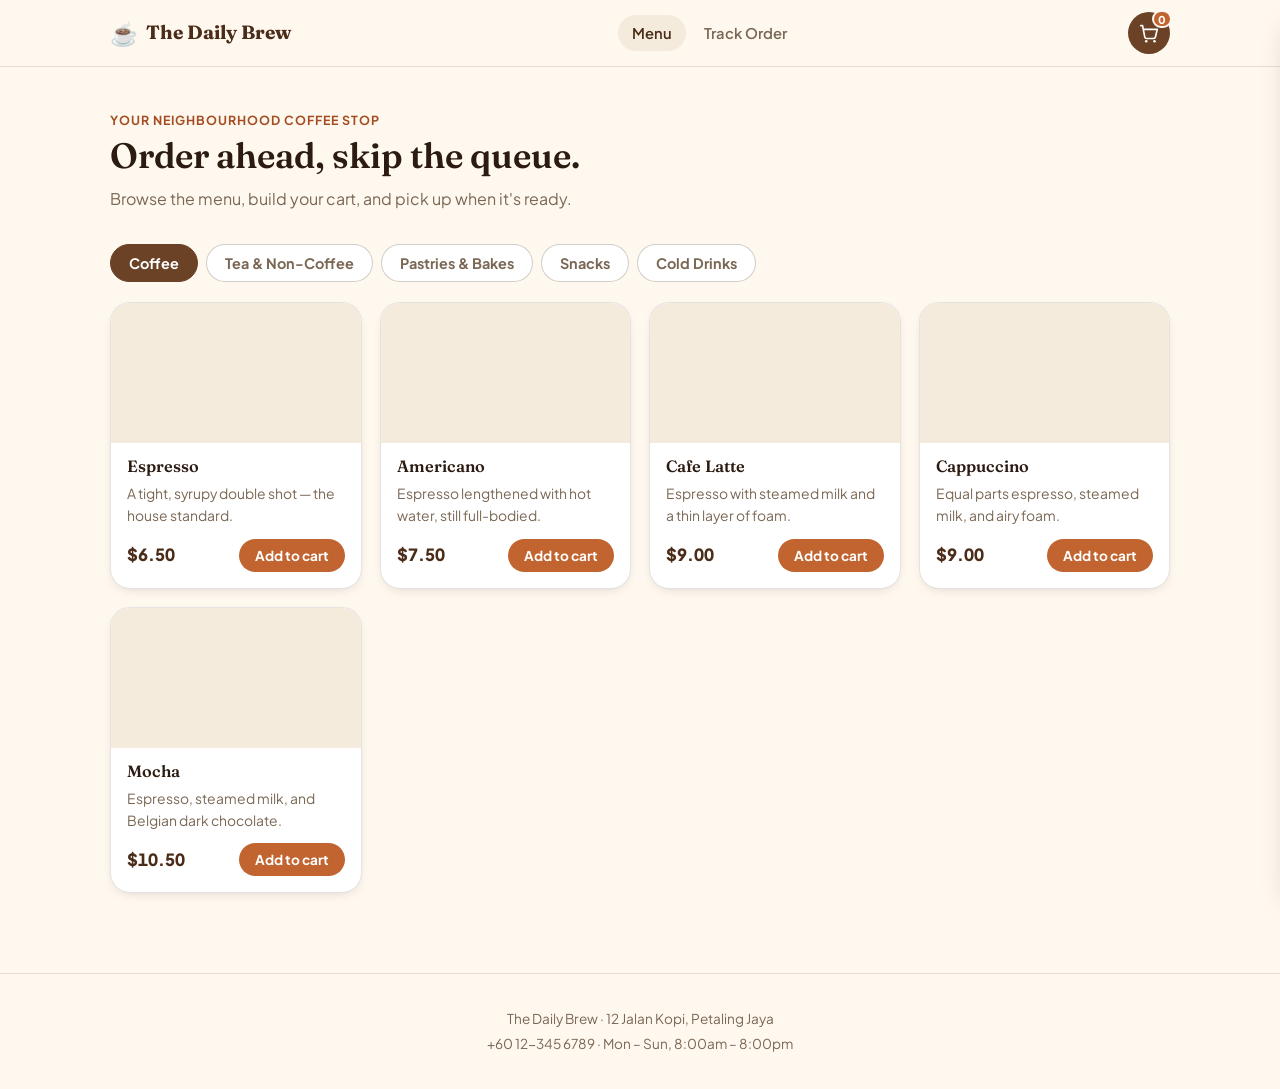
==== index.html @ f0a830ea "Add files via upload" ====
<!DOCTYPE html>
<html lang="en">
<head>
<meta charset="UTF-8">
<meta name="viewport" content="width=device-width, initial-scale=1.0">
<title>The Daily Brew — Order Online</title>
<meta name="description" content="Order coffee, tea, pastries and more online from The Daily Brew.">
<link rel="preconnect" href="https://fonts.googleapis.com">
<link rel="preconnect" href="https://fonts.gstatic.com" crossorigin>
<link href="https://fonts.googleapis.com/css2?family=Fraunces:opsz,wght@9..144,600;9..144,700&family=Plus+Jakarta+Sans:wght@400;500;600;700;800&display=swap" rel="stylesheet">
<link rel="stylesheet" href="style.css">
</head>
<body>

<a class="skip-link" href="#main">Skip to content</a>

<!-- ================= HEADER ================= -->
<header class="site-header">
  <div class="header-inner">
    <a href="#" class="logo" data-go="menu">
      <span class="logo-icon" id="logo-icon" aria-hidden="true"></span>
      <span class="logo-text" id="logo-text"></span>
    </a>
    <nav class="main-nav">
      <button class="nav-link is-active" data-go="menu" type="button">Menu</button>
      <button class="nav-link" data-go="tracking" type="button">Track Order</button>
    </nav>
    <button class="cart-btn" id="cart-open-btn" type="button" aria-label="Open cart">
      <svg viewBox="0 0 24 24" width="22" height="22"><path d="M3 4h2l2.4 12.4a2 2 0 0 0 2 1.6h7.6a2 2 0 0 0 2-1.6L21 8H6" fill="none" stroke="currentColor" stroke-width="1.8" stroke-linecap="round" stroke-linejoin="round"/><circle cx="9" cy="21" r="1.4" fill="currentColor"/><circle cx="18" cy="21" r="1.4" fill="currentColor"/></svg>
      <span class="cart-badge" id="cart-badge" hidden>0</span>
    </button>
  </div>
</header>

<main id="main">

  <!-- ================= MENU SCREEN ================= -->
  <section class="screen is-active" id="screen-menu" data-screen="menu">
    <div class="hero">
      <p class="eyebrow" id="hero-tagline"></p>
      <h1>Order ahead, skip the queue.</h1>
      <p class="hero-sub">Browse the menu, build your cart, and pick up when it's ready.</p>
    </div>

    <div class="category-tabs" id="category-tabs" role="tablist" aria-label="Menu categories"></div>

    <div class="product-grid" id="product-grid"></div>
  </section>

  <!-- ================= CHECKOUT SCREEN ================= -->
  <section class="screen" id="screen-checkout" data-screen="checkout">
    <div class="screen-header">
      <button class="back-btn" data-go="menu" type="button">← Back to menu</button>
      <h1>Checkout</h1>
    </div>

    <div class="checkout-layout">
      <form class="checkout-form" id="checkout-form" novalidate>
        <h2>Your details</h2>
        <div class="form-row">
          <label for="co-name">Name</label>
          <input type="text" id="co-name" name="name" required>
          <span class="field-error" id="co-name-error"></span>
        </div>
        <div class="form-row">
          <label for="co-phone">Contact number</label>
          <input type="tel" id="co-phone" name="phone" required>
          <span class="field-error" id="co-phone-error"></span>
        </div>
        <div class="form-row">
          <label for="co-type">Order type</label>
          <select id="co-type" name="type" required></select>
        </div>
        <div class="form-row">
          <label for="co-payment">Payment method</label>
          <select id="co-payment" name="payment" required></select>
        </div>
      </form>

      <div class="order-summary" id="checkout-summary">
        <h2>Order summary</h2>
        <div class="summary-items" id="summary-items"></div>
        <div class="summary-totals" id="summary-totals"></div>
        <button class="btn btn-primary btn-block" id="place-order-btn" type="button">Place order</button>
      </div>
    </div>
  </section>

  <!-- ================= CONFIRMATION SCREEN ================= -->
  <section class="screen" id="screen-confirmation" data-screen="confirmation">
    <div class="confirmation-card">
      <div class="confirmation-icon">✓</div>
      <p class="eyebrow">Order placed</p>
      <h1 id="confirm-order-number">#000</h1>
      <p class="confirm-message">Thanks — your order has been sent to the kitchen.</p>
      <div class="confirm-status-pill" id="confirm-status-pill">NEW</div>
      <div class="confirmation-actions">
        <button class="btn btn-ghost" id="confirm-track-btn" type="button">Track this order</button>
        <button class="btn btn-primary" data-go="menu" type="button">Order more</button>
      </div>
    </div>
  </section>

  <!-- ================= ORDER TRACKING SCREEN ================= -->
  <section class="screen" id="screen-tracking" data-screen="tracking">
    <div class="screen-header">
      <button class="back-btn" data-go="menu" type="button">← Back to menu</button>
      <h1>Track your order</h1>
    </div>

    <form class="tracking-form" id="tracking-form">
      <label for="track-input" class="sr-only">Order number</label>
      <input type="text" id="track-input" placeholder="Enter your order number, e.g. #001" autocomplete="off">
      <button class="btn btn-primary" type="submit">Track</button>
    </form>

    <p class="tracking-error" id="tracking-error" hidden>We couldn't find an order with that number — double check and try again.</p>

    <div class="tracking-result" id="tracking-result" hidden></div>
  </section>

</main>

<!-- ================= CART DRAWER ================= -->
<div class="cart-backdrop" id="cart-backdrop" hidden></div>
<aside class="cart-drawer" id="cart-drawer" aria-label="Shopping cart" aria-hidden="true">
  <div class="cart-drawer-head">
    <h2>Your cart</h2>
    <button class="icon-btn" id="cart-close-btn" type="button" aria-label="Close cart">✕</button>
  </div>
  <div class="cart-items" id="cart-items"></div>
  <p class="cart-empty" id="cart-empty" hidden>Your cart is empty — add something tasty from the menu.</p>
  <div class="cart-footer" id="cart-footer">
    <div class="cart-total-row"><span>Total</span><strong id="cart-total">$0.00</strong></div>
    <button class="btn btn-primary btn-block" id="cart-checkout-btn" type="button">Continue to checkout</button>
  </div>
</aside>

<!-- ================= TOASTS ================= -->
<div class="toast-container" id="toast-container" aria-live="polite"></div>

<!-- ================= FOOTER ================= -->
<footer class="site-footer">
  <p id="footer-business"></p>
  <p id="footer-meta"></p>
</footer>

<script src="content.js"></script>
<script src="script.js"></script>
</body>
</html>
---- style.css ----
/* =========================================================================
   THE DAILY BREW — style.css
   Warm cafe theme: coffee brown, cream, and a terracotta accent.
   ========================================================================= */

:root {
  --coffee: #6B4226;
  --coffee-deep: #4A2C18;
  --terracotta: #C1642F;
  --terracotta-deep: #A34E22;
  --gold: #D9A441;

  --bg: #FFF8EF;
  --surface: #FFFFFF;
  --surface-tint: #F5EBDC;
  --ink: #2B1B10;
  --ink-soft: #7A6754;
  --border: rgba(43, 27, 16, 0.12);
  --border-strong: rgba(43, 27, 16, 0.22);
  --shadow: 0 14px 30px -16px rgba(43, 27, 16, 0.35);
  --shadow-sm: 0 4px 14px -8px rgba(43, 27, 16, 0.3);

  --status-new: #C1642F;
  --status-preparing: #D9A441;
  --status-ready: #4C8B6B;
  --status-completed: #6B5847;

  --radius-lg: 20px;
  --radius-md: 14px;
  --radius-sm: 9px;
  --font-display: "Fraunces", Georgia, serif;
  --font-body: "Plus Jakarta Sans", -apple-system, BlinkMacSystemFont, "Segoe UI", sans-serif;
}

@media (prefers-color-scheme: dark) {
  :root:not([data-theme="light"]) {
    --coffee: #D8A876;
    --coffee-deep: #F0C79A;
    --terracotta: #F0925C;
    --terracotta-deep: #FFAB78;
    --gold: #F0C15C;

    --bg: #1C140D;
    --surface: #271C13;
    --surface-tint: #33261A;
    --ink: #F4EBE0;
    --ink-soft: #C9B7A4;
    --border: rgba(244, 235, 224, 0.12);
    --border-strong: rgba(244, 235, 224, 0.22);
    --shadow: 0 16px 34px -16px rgba(0, 0, 0, 0.6);
    --shadow-sm: 0 6px 16px -10px rgba(0, 0, 0, 0.5);
  }
}
:root[data-theme="dark"] {
  --coffee: #D8A876;
  --coffee-deep: #F0C79A;
  --terracotta: #F0925C;
  --terracotta-deep: #FFAB78;
  --gold: #F0C15C;

  --bg: #1C140D;
  --surface: #271C13;
  --surface-tint: #33261A;
  --ink: #F4EBE0;
  --ink-soft: #C9B7A4;
  --border: rgba(244, 235, 224, 0.12);
  --border-strong: rgba(244, 235, 224, 0.22);
  --shadow: 0 16px 34px -16px rgba(0, 0, 0, 0.6);
  --shadow-sm: 0 6px 16px -10px rgba(0, 0, 0, 0.5);
}

* { box-sizing: border-box; }
body {
  margin: 0; background: var(--bg); color: var(--ink);
  font-family: var(--font-body); font-size: 16px; line-height: 1.55;
  -webkit-font-smoothing: antialiased;
}
img { max-width: 100%; display: block; }
a { color: inherit; text-decoration: none; }
button { font-family: inherit; cursor: pointer; }
input, select, textarea { font-family: inherit; font-size: 1rem; }
h1, h2, h3 { font-family: var(--font-display); font-weight: 600; line-height: 1.15; margin: 0; text-wrap: balance; }
p { margin: 0; }
.sr-only { position: absolute; width: 1px; height: 1px; padding: 0; margin: -1px; overflow: hidden; clip: rect(0,0,0,0); white-space: nowrap; border: 0; }
.skip-link { position: absolute; left: 12px; top: -60px; background: var(--coffee); color: #fff; padding: 10px 16px; border-radius: var(--radius-sm); z-index: 300; transition: top .15s ease; }
.skip-link:focus { top: 12px; }
:focus-visible { outline: 2px solid var(--terracotta); outline-offset: 2px; }
@media (prefers-reduced-motion: reduce) { * { animation-duration: .001ms !important; transition-duration: .001ms !important; } }

.eyebrow { font-size: 0.78rem; font-weight: 700; letter-spacing: 0.08em; text-transform: uppercase; color: var(--terracotta-deep); margin: 0 0 6px; }

.btn { display: inline-flex; align-items: center; justify-content: center; gap: 8px; padding: 12px 22px; border-radius: 999px; border: 1px solid transparent; font-weight: 700; font-size: 0.95rem; transition: transform .15s ease, background .15s ease; }
.btn-primary { background: var(--terracotta); color: #fff; box-shadow: var(--shadow-sm); }
.btn-primary:hover { background: var(--terracotta-deep); transform: translateY(-1px); }
.btn-primary:disabled { opacity: 0.5; cursor: not-allowed; transform: none; }
.btn-ghost { background: transparent; border-color: var(--border-strong); color: var(--ink); }
.btn-ghost:hover { background: var(--surface-tint); }
.btn-block { width: 100%; }

/* ---------- Header ---------- */
.site-header { position: sticky; top: 0; z-index: 100; background: color-mix(in srgb, var(--bg) 90%, transparent); backdrop-filter: blur(10px); border-bottom: 1px solid var(--border); }
.header-inner { max-width: 1100px; margin: 0 auto; padding: 12px 20px; display: flex; align-items: center; justify-content: space-between; gap: 14px; }
.logo { display: flex; align-items: center; gap: 8px; }
.logo-icon { font-size: 1.4rem; }
.logo-text { font-family: var(--font-display); font-weight: 700; font-size: 1.2rem; color: var(--coffee-deep); }
.main-nav { display: flex; gap: 4px; }
.nav-link { background: none; border: none; padding: 9px 14px; border-radius: 999px; font-weight: 600; font-size: 0.92rem; color: var(--ink-soft); }
.nav-link:hover { background: var(--surface-tint); color: var(--ink); }
.nav-link.is-active { background: var(--surface-tint); color: var(--coffee-deep); }
.cart-btn { position: relative; background: var(--coffee); color: #fff; border: none; width: 42px; height: 42px; border-radius: 999px; display: flex; align-items: center; justify-content: center; }
.cart-btn:hover { background: var(--coffee-deep); }
.cart-badge { position: absolute; top: -2px; right: -2px; background: var(--terracotta); color: #fff; font-size: 0.68rem; font-weight: 800; min-width: 18px; height: 18px; border-radius: 999px; display: flex; align-items: center; justify-content: center; padding: 0 4px; border: 2px solid var(--bg); }
.icon-btn { background: none; border: none; width: 36px; height: 36px; border-radius: 999px; color: var(--ink); display: flex; align-items: center; justify-content: center; }
.icon-btn:hover { background: var(--surface-tint); }

/* ---------- Screens ---------- */
.screen { display: none; max-width: 1100px; margin: 0 auto; padding: 24px 20px 80px; }
.screen.is-active { display: block; }
.screen-header { display: flex; align-items: center; gap: 16px; margin-bottom: 20px; flex-wrap: wrap; }
.back-btn { background: none; border: none; color: var(--ink-soft); font-weight: 600; padding: 6px 0; }
.back-btn:hover { color: var(--ink); }

.hero { padding: 20px 0 28px; max-width: 600px; }
.hero h1 { font-size: clamp(1.6rem, 4vw, 2.2rem); }
.hero-sub { color: var(--ink-soft); margin-top: 10px; }

/* ---------- Category tabs ---------- */
.category-tabs { display: flex; gap: 8px; overflow-x: auto; padding: 4px 0 20px; scrollbar-width: thin; }
.category-tab { flex-shrink: 0; border: 1px solid var(--border-strong); background: var(--surface); color: var(--ink-soft); padding: 9px 18px; border-radius: 999px; font-weight: 700; font-size: 0.9rem; }
.category-tab.active { background: var(--coffee); color: #fff; border-color: var(--coffee); }

/* ---------- Product grid ---------- */
.product-grid { display: grid; grid-template-columns: repeat(auto-fill, minmax(240px, 1fr)); gap: 18px; }
.product-card { background: var(--surface); border: 1px solid var(--border); border-radius: var(--radius-lg); overflow: hidden; display: flex; flex-direction: column; box-shadow: var(--shadow-sm); }
.product-image { height: 140px; background: var(--surface-tint); }
.product-image img { width: 100%; height: 100%; object-fit: cover; display: block; }
.product-body { padding: 14px 16px 16px; display: flex; flex-direction: column; gap: 8px; flex: 1; }
.product-body h3 { font-size: 1.02rem; }
.product-desc { color: var(--ink-soft); font-size: 0.87rem; flex: 1; }
.product-footer { display: flex; align-items: center; justify-content: space-between; gap: 10px; margin-top: 4px; }
.product-price { font-weight: 800; color: var(--coffee-deep); font-size: 1.05rem; font-variant-numeric: tabular-nums; }
.add-btn { background: var(--terracotta); color: #fff; border: none; border-radius: 999px; padding: 8px 16px; font-weight: 700; font-size: 0.85rem; }
.add-btn:hover { background: var(--terracotta-deep); }
.qty-stepper { display: flex; align-items: center; gap: 8px; background: var(--surface-tint); border-radius: 999px; padding: 4px; }
.qty-stepper button { width: 26px; height: 26px; border-radius: 999px; border: none; background: var(--surface); color: var(--ink); font-weight: 800; }
.qty-stepper button:hover { background: var(--coffee); color: #fff; }
.qty-stepper span { min-width: 18px; text-align: center; font-weight: 700; font-variant-numeric: tabular-nums; }

/* ---------- Cart drawer ---------- */
.cart-backdrop { position: fixed; inset: 0; background: rgba(43,27,16,0.45); z-index: 200; }
.cart-backdrop[hidden] { display: none; }
.cart-drawer {
  position: fixed; top: 0; right: 0; height: 100%; width: min(420px, 100%);
  background: var(--surface); z-index: 250; display: flex; flex-direction: column;
  transform: translateX(100%); transition: transform .25s ease; box-shadow: var(--shadow);
}
.cart-drawer.is-open { transform: translateX(0); }
.cart-drawer-head { display: flex; align-items: center; justify-content: space-between; padding: 18px 20px; border-bottom: 1px solid var(--border); }
.cart-items { flex: 1; overflow-y: auto; padding: 12px 20px; display: flex; flex-direction: column; gap: 14px; }
.cart-empty { padding: 40px 20px; text-align: center; color: var(--ink-soft); }
.cart-item { display: flex; gap: 12px; align-items: flex-start; padding-bottom: 14px; border-bottom: 1px solid var(--border); }
.cart-item-img { width: 56px; height: 56px; border-radius: var(--radius-sm); overflow: hidden; flex-shrink: 0; background: var(--surface-tint); }
.cart-item-img img { width: 100%; height: 100%; object-fit: cover; }
.cart-item-info { flex: 1; min-width: 0; }
.cart-item-info h4 { font-size: 0.95rem; font-weight: 700; margin: 0 0 2px; }
.cart-item-price { color: var(--ink-soft); font-size: 0.85rem; }
.cart-item-actions { display: flex; align-items: center; justify-content: space-between; margin-top: 8px; gap: 8px; }
.remove-btn { background: none; border: none; color: var(--ink-soft); font-size: 0.8rem; font-weight: 600; }
.remove-btn:hover { color: var(--terracotta-deep); }
.cart-footer { padding: 16px 20px 20px; border-top: 1px solid var(--border); display: flex; flex-direction: column; gap: 12px; }
.cart-total-row { display: flex; justify-content: space-between; align-items: baseline; font-size: 1.1rem; }
.cart-total-row strong { font-family: var(--font-display); font-size: 1.3rem; color: var(--coffee-deep); }

/* ---------- Checkout ---------- */
.checkout-layout { display: grid; grid-template-columns: 1.1fr 1fr; gap: 28px; align-items: start; }
.checkout-form, .order-summary { background: var(--surface); border: 1px solid var(--border); border-radius: var(--radius-md); padding: 22px; }
.checkout-form h2, .order-summary h2 { font-size: 1.1rem; margin-bottom: 16px; }
.form-row { display: flex; flex-direction: column; gap: 6px; margin-bottom: 14px; }
.form-row label { font-size: 0.82rem; font-weight: 700; color: var(--ink-soft); text-transform: uppercase; letter-spacing: 0.03em; }
.form-row input, .form-row select { border: 1px solid var(--border-strong); border-radius: var(--radius-sm); padding: 11px 14px; background: var(--bg); color: var(--ink); }
.field-error { color: var(--terracotta-deep); font-size: 0.8rem; min-height: 1em; }
.summary-items { display: flex; flex-direction: column; gap: 10px; margin-bottom: 14px; }
.summary-item { display: flex; justify-content: space-between; font-size: 0.92rem; gap: 10px; }
.summary-item span:first-child { color: var(--ink-soft); }
.summary-totals { border-top: 1px solid var(--border); padding-top: 12px; margin-bottom: 16px; display: flex; justify-content: space-between; font-weight: 800; font-size: 1.1rem; }
.summary-totals strong { color: var(--coffee-deep); font-family: var(--font-display); }

/* ---------- Confirmation ---------- */
#screen-confirmation { display: none; }
#screen-confirmation.is-active { display: flex; justify-content: center; }
.confirmation-card { background: var(--surface); border: 1px solid var(--border); border-radius: var(--radius-lg); padding: 40px 32px; max-width: 460px; width: 100%; text-align: center; box-shadow: var(--shadow); margin-top: 20px; }
.confirmation-icon { width: 56px; height: 56px; border-radius: 999px; background: var(--status-ready); color: #fff; font-size: 1.6rem; display: flex; align-items: center; justify-content: center; margin: 0 auto 14px; }
.confirmation-card h1 { font-size: 2rem; color: var(--coffee-deep); }
.confirm-message { color: var(--ink-soft); margin: 12px 0 16px; }
.confirm-status-pill { display: inline-block; background: var(--status-new); color: #fff; font-weight: 800; font-size: 0.78rem; letter-spacing: 0.05em; padding: 6px 16px; border-radius: 999px; margin-bottom: 20px; }
.confirmation-actions { display: flex; gap: 10px; justify-content: center; flex-wrap: wrap; }

/* ---------- Order tracking ---------- */
.tracking-form { display: flex; gap: 10px; max-width: 480px; margin-bottom: 10px; flex-wrap: wrap; }
.tracking-form input { flex: 1; min-width: 200px; border: 1px solid var(--border-strong); border-radius: 999px; padding: 12px 18px; background: var(--surface); color: var(--ink); }
.tracking-error { color: var(--terracotta-deep); font-weight: 600; margin-top: 10px; }
.tracking-result { margin-top: 24px; background: var(--surface); border: 1px solid var(--border); border-radius: var(--radius-md); padding: 24px; max-width: 620px; }
.tracking-order-number { font-family: var(--font-display); font-size: 1.5rem; color: var(--coffee-deep); margin-bottom: 4px; }
.tracking-meta { color: var(--ink-soft); font-size: 0.9rem; margin-bottom: 20px; }
.status-steps { display: flex; justify-content: space-between; gap: 6px; margin-bottom: 24px; }
.status-step { flex: 1; text-align: center; position: relative; }
.status-step .dot { width: 30px; height: 30px; border-radius: 999px; background: var(--surface-tint); border: 2px solid var(--border-strong); margin: 0 auto 8px; display: flex; align-items: center; justify-content: center; font-weight: 800; font-size: 0.8rem; color: var(--ink-soft); }
.status-step .label { font-size: 0.72rem; font-weight: 700; text-transform: uppercase; letter-spacing: 0.03em; color: var(--ink-soft); }
.status-step.done .dot { background: var(--status-ready); border-color: var(--status-ready); color: #fff; }
.status-step.done .label { color: var(--ink); }
.status-step.current .dot { background: var(--terracotta); border-color: var(--terracotta); color: #fff; }
.status-step.current .label { color: var(--terracotta-deep); }
.tracking-items { border-top: 1px solid var(--border); padding-top: 16px; display: flex; flex-direction: column; gap: 8px; }
.tracking-item-row { display: flex; justify-content: space-between; font-size: 0.9rem; }
.tracking-item-row span:first-child { color: var(--ink-soft); }
.tracking-totals-row { display: flex; justify-content: space-between; font-weight: 800; margin-top: 8px; padding-top: 10px; border-top: 1px solid var(--border); }

/* ---------- Toasts ---------- */
.toast-container { position: fixed; bottom: 20px; right: 20px; z-index: 400; display: flex; flex-direction: column; gap: 10px; }
.toast { background: var(--ink); color: var(--bg); padding: 12px 18px; border-radius: var(--radius-sm); box-shadow: var(--shadow); font-size: 0.9rem; font-weight: 600; animation: toast-in .2s ease; }
@keyframes toast-in { from { opacity: 0; transform: translateY(8px); } to { opacity: 1; transform: translateY(0); } }

/* ---------- Footer ---------- */
.site-footer { text-align: center; padding: 30px 20px; color: var(--ink-soft); font-size: 0.85rem; border-top: 1px solid var(--border); }
.site-footer p { margin: 4px 0; }

/* ---------- Responsive ---------- */
@media (max-width: 760px) {
  .checkout-layout { grid-template-columns: 1fr; }
  .header-inner { flex-wrap: wrap; }
  .logo { order: 1; }
  .cart-btn { order: 2; }
  .main-nav { order: 3; width: 100%; }
  .status-step .label { font-size: 0.62rem; }
}
@media (max-width: 420px) {
  .status-step .label { display: none; }
}
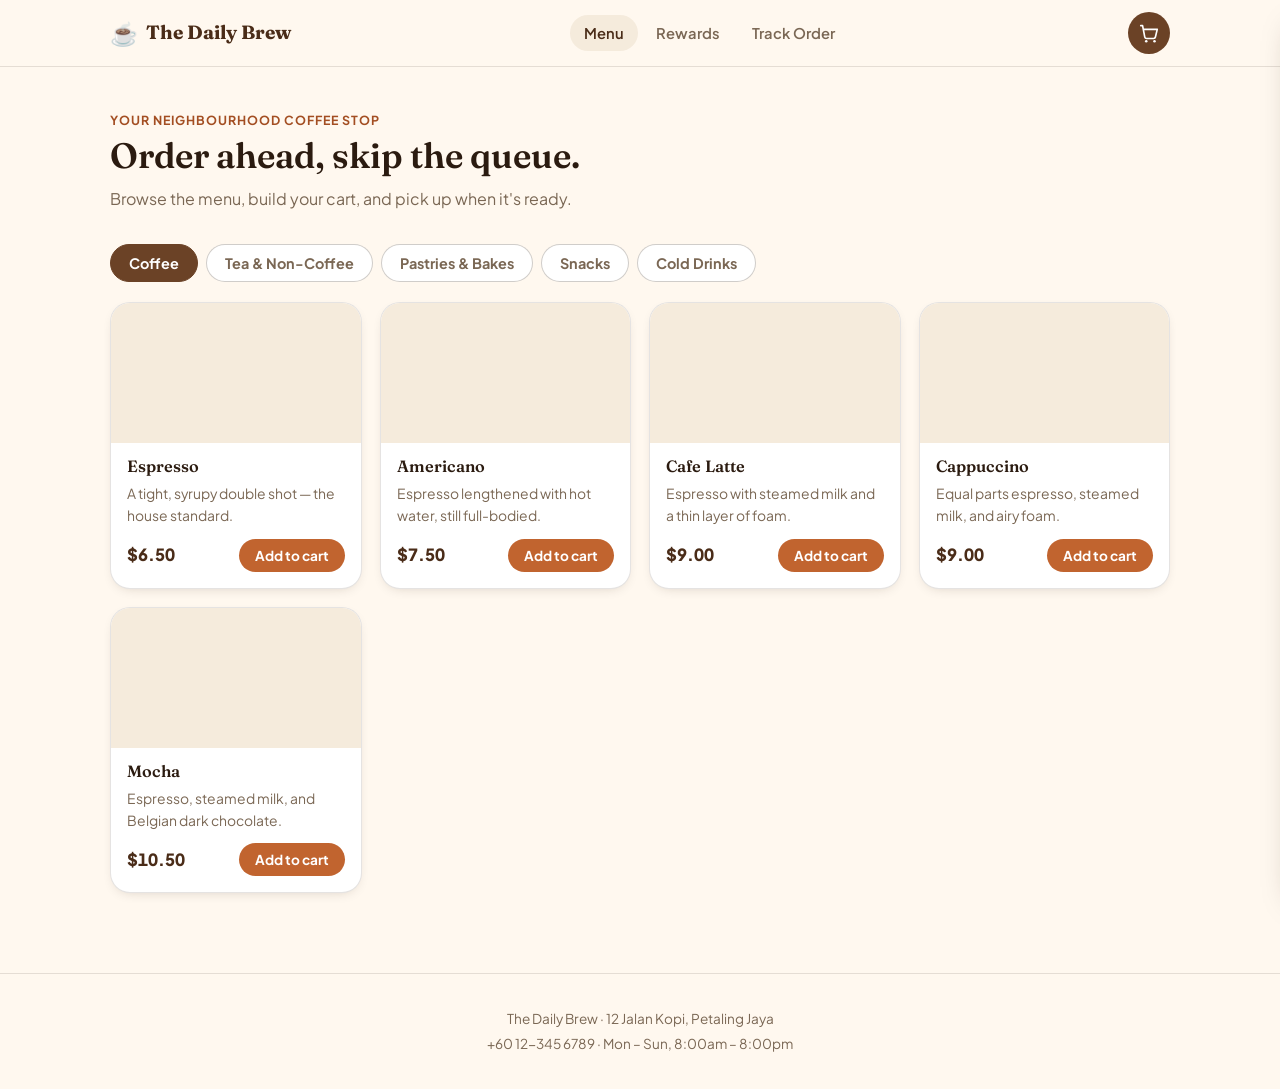
==== commit fc24ef2c: "Add Brew Streak loyalty and Daily Brew Pass Habit-design loyalty: one stamp per day ordered (not per" ====
--- a/index.html
+++ b/index.html
@@ -23,6 +23,7 @@
     </a>
     <nav class="main-nav">
       <button class="nav-link is-active" data-go="menu" type="button">Menu</button>
+      <button class="nav-link" data-go="rewards" type="button">Rewards</button>
       <button class="nav-link" data-go="tracking" type="button">Track Order</button>
     </nav>
     <button class="cart-btn" id="cart-open-btn" type="button" aria-label="Open cart">
@@ -41,6 +42,8 @@
       <h1>Order ahead, skip the queue.</h1>
       <p class="hero-sub">Browse the menu, build your cart, and pick up when it's ready.</p>
     </div>
+
+    <div class="streak-banner" id="streak-banner" hidden></div>
 
     <div class="category-tabs" id="category-tabs" role="tablist" aria-label="Menu categories"></div>
 
@@ -80,6 +83,7 @@
       <div class="order-summary" id="checkout-summary">
         <h2>Order summary</h2>
         <div class="summary-items" id="summary-items"></div>
+        <div class="perks-box" id="perks-box" hidden></div>
         <div class="summary-totals" id="summary-totals"></div>
         <button class="btn btn-primary btn-block" id="place-order-btn" type="button">Place order</button>
       </div>
@@ -94,9 +98,36 @@
       <h1 id="confirm-order-number">#000</h1>
       <p class="confirm-message">Thanks — your order has been sent to the kitchen.</p>
       <div class="confirm-status-pill" id="confirm-status-pill">NEW</div>
+      <div class="confirm-loyalty" id="confirm-loyalty" hidden></div>
       <div class="confirmation-actions">
         <button class="btn btn-ghost" id="confirm-track-btn" type="button">Track this order</button>
         <button class="btn btn-primary" data-go="menu" type="button">Order more</button>
+      </div>
+    </div>
+  </section>
+
+  <!-- ================= REWARDS SCREEN ================= -->
+  <section class="screen" id="screen-rewards" data-screen="rewards">
+    <div class="screen-header">
+      <button class="back-btn" data-go="menu" type="button">← Back to menu</button>
+      <h1 id="rewards-title">Rewards</h1>
+    </div>
+    <p class="rewards-intro">Rewarded for showing up, not for spending big. One stamp for every day you order, whatever you order.</p>
+
+    <form class="tracking-form" id="rewards-form">
+      <label for="rewards-input" class="sr-only">Contact number</label>
+      <input type="tel" id="rewards-input" placeholder="Enter the number you order with" autocomplete="tel">
+      <button class="btn btn-primary" type="submit">Check my streak</button>
+    </form>
+    <p class="tracking-error" id="rewards-error" hidden>No stamps on that number yet — place any order to start your streak.</p>
+
+    <div class="rewards-result" id="rewards-result" hidden></div>
+
+    <div class="rewards-grid">
+      <div class="pass-card" id="pass-card"></div>
+      <div class="how-card">
+        <h2>How it works</h2>
+        <ol class="how-list" id="how-list"></ol>
       </div>
     </div>
   </section>
--- a/style.css
+++ b/style.css
@@ -81,6 +81,7 @@
 input, select, textarea { font-family: inherit; font-size: 1rem; }
 h1, h2, h3 { font-family: var(--font-display); font-weight: 600; line-height: 1.15; margin: 0; text-wrap: balance; }
 p { margin: 0; }
+[hidden] { display: none !important; }
 .sr-only { position: absolute; width: 1px; height: 1px; padding: 0; margin: -1px; overflow: hidden; clip: rect(0,0,0,0); white-space: nowrap; border: 0; }
 .skip-link { position: absolute; left: 12px; top: -60px; background: var(--coffee); color: #fff; padding: 10px 16px; border-radius: var(--radius-sm); z-index: 300; transition: top .15s ease; }
 .skip-link:focus { top: 12px; }
@@ -182,8 +183,15 @@
 .summary-items { display: flex; flex-direction: column; gap: 10px; margin-bottom: 14px; }
 .summary-item { display: flex; justify-content: space-between; font-size: 0.92rem; gap: 10px; }
 .summary-item span:first-child { color: var(--ink-soft); }
-.summary-totals { border-top: 1px solid var(--border); padding-top: 12px; margin-bottom: 16px; display: flex; justify-content: space-between; font-weight: 800; font-size: 1.1rem; }
-.summary-totals strong { color: var(--coffee-deep); font-family: var(--font-display); }
+.summary-totals { border-top: 1px solid var(--border); padding-top: 12px; margin-bottom: 16px; display: flex; flex-direction: column; gap: 6px; }
+.summary-line { display: flex; justify-content: space-between; gap: 10px; font-size: 0.9rem; color: var(--ink-soft); }
+.summary-line.discount, .tracking-item-row.discount span { color: var(--status-ready); font-weight: 600; }
+.summary-grand { display: flex; justify-content: space-between; font-weight: 800; font-size: 1.1rem; }
+.summary-grand strong { color: var(--coffee-deep); font-family: var(--font-display); }
+.perks-box { background: var(--surface-tint); border-radius: var(--radius-sm); padding: 12px 14px; margin-bottom: 14px; font-size: 0.88rem; display: flex; flex-direction: column; gap: 4px; }
+.perks-box p:not(:first-child) { color: var(--ink-soft); }
+.perk-toggle { display: flex; align-items: center; gap: 8px; margin-top: 6px; font-weight: 700; color: var(--ink); cursor: pointer; }
+.perk-toggle input { width: 18px; height: 18px; accent-color: var(--terracotta); }
 
 /* ---------- Confirmation ---------- */
 #screen-confirmation { display: none; }
@@ -194,6 +202,53 @@
 .confirm-message { color: var(--ink-soft); margin: 12px 0 16px; }
 .confirm-status-pill { display: inline-block; background: var(--status-new); color: #fff; font-weight: 800; font-size: 0.78rem; letter-spacing: 0.05em; padding: 6px 16px; border-radius: 999px; margin-bottom: 20px; }
 .confirmation-actions { display: flex; gap: 10px; justify-content: center; flex-wrap: wrap; }
+.confirm-loyalty { background: var(--surface-tint); border-radius: var(--radius-md); padding: 14px 16px; margin: 0 0 20px; display: flex; flex-direction: column; gap: 2px; font-size: 0.9rem; }
+.confirm-loyalty strong { color: var(--terracotta-deep); font-size: 1rem; }
+.confirm-loyalty span { color: var(--ink-soft); }
+
+/* ---------- Brew Streak: menu banner ---------- */
+.streak-banner { display: flex; align-items: center; justify-content: space-between; gap: 16px; flex-wrap: wrap; background: var(--surface); border: 1px solid var(--border); border-left: 4px solid var(--terracotta); border-radius: var(--radius-md); padding: 14px 18px; margin-bottom: 22px; box-shadow: var(--shadow-sm); }
+.streak-banner-text { display: flex; flex-direction: column; gap: 2px; min-width: 0; }
+.streak-banner-text span { color: var(--ink-soft); font-size: 0.88rem; }
+.streak-banner-actions { display: flex; gap: 8px; flex-wrap: wrap; }
+.streak-banner-actions .btn { padding: 9px 18px; font-size: 0.88rem; }
+
+/* ---------- Brew Streak: rewards screen ---------- */
+.rewards-intro { color: var(--ink-soft); max-width: 560px; margin-bottom: 18px; }
+.rewards-result { margin-top: 8px; background: var(--surface); border: 1px solid var(--border); border-radius: var(--radius-md); padding: 24px; max-width: 620px; }
+.rewards-result h3 { font-family: var(--font-body); font-size: 0.8rem; font-weight: 800; text-transform: uppercase; letter-spacing: 0.06em; color: var(--ink-soft); margin: 22px 0 10px; display: flex; justify-content: space-between; }
+.rewards-headline { font-weight: 700; margin-bottom: 16px; }
+.rewards-stats { display: grid; grid-template-columns: repeat(3, 1fr); gap: 10px; }
+.rewards-stats div { background: var(--surface-tint); border-radius: var(--radius-sm); padding: 12px; text-align: center; display: flex; flex-direction: column; }
+.rewards-stats strong { font-family: var(--font-display); font-size: 1.8rem; color: var(--coffee-deep); line-height: 1.1; font-variant-numeric: tabular-nums; }
+.rewards-stats span { font-size: 0.75rem; color: var(--ink-soft); font-weight: 600; }
+.pass-status { margin-top: 12px; font-size: 0.88rem; font-weight: 700; color: var(--status-ready); }
+.stamp-card { display: grid; grid-template-columns: repeat(auto-fill, minmax(44px, 1fr)); gap: 8px; }
+.stamp { aspect-ratio: 1; border-radius: 999px; border: 2px dashed var(--border-strong); display: flex; align-items: center; justify-content: center; font-size: 0.8rem; font-weight: 700; color: var(--ink-soft); }
+.stamp.filled { border: 2px solid var(--terracotta); background: color-mix(in srgb, var(--terracotta) 14%, transparent); font-size: 1.1rem; }
+.cal-grid { display: grid; grid-template-columns: repeat(7, 1fr); gap: 6px; max-width: 400px; }
+.cal-cell { aspect-ratio: 1; border-radius: 8px; background: var(--surface-tint); display: flex; align-items: center; justify-content: center; font-size: 0.75rem; font-weight: 600; color: var(--ink-soft); font-variant-numeric: tabular-nums; }
+.cal-cell.visit { background: var(--terracotta); color: #fff; }
+.cal-cell.rest { background: color-mix(in srgb, var(--gold) 35%, transparent); color: var(--ink); }
+.cal-cell.today { outline: 2px solid var(--coffee-deep); outline-offset: 1px; }
+.cal-legend { display: flex; gap: 16px; flex-wrap: wrap; margin-top: 10px; font-size: 0.78rem; color: var(--ink-soft); }
+.cal-legend span { display: flex; align-items: center; gap: 6px; }
+.cal-key { width: 12px; height: 12px; border-radius: 3px; display: inline-block; }
+.cal-key.visit { background: var(--terracotta); }
+.cal-key.rest { background: color-mix(in srgb, var(--gold) 35%, transparent); }
+.cal-key.today { outline: 2px solid var(--coffee-deep); }
+.rewards-actions { display: flex; gap: 10px; flex-wrap: wrap; margin-top: 22px; }
+.rewards-grid { display: grid; grid-template-columns: 1fr 1.3fr; gap: 20px; margin-top: 28px; align-items: start; }
+.pass-card, .how-card { background: var(--surface); border: 1px solid var(--border); border-radius: var(--radius-md); padding: 22px; }
+.pass-card { border-color: var(--gold); box-shadow: var(--shadow-sm); }
+.pass-card h2 { font-size: 1.4rem; }
+.pass-price { font-family: var(--font-display); font-size: 2rem; font-weight: 700; color: var(--coffee-deep); margin: 8px 0; }
+.pass-price span { font-family: var(--font-body); font-size: 0.9rem; font-weight: 600; color: var(--ink-soft); }
+.pass-desc { color: var(--ink-soft); font-size: 0.9rem; margin-bottom: 16px; }
+.how-card h2 { font-size: 1.1rem; margin-bottom: 12px; }
+.how-list { margin: 0; padding-left: 20px; display: flex; flex-direction: column; gap: 12px; }
+.how-list li strong { display: block; font-size: 0.95rem; }
+.how-list li span { color: var(--ink-soft); font-size: 0.88rem; }
 
 /* ---------- Order tracking ---------- */
 .tracking-form { display: flex; gap: 10px; max-width: 480px; margin-bottom: 10px; flex-wrap: wrap; }
@@ -226,7 +281,7 @@
 
 /* ---------- Responsive ---------- */
 @media (max-width: 760px) {
-  .checkout-layout { grid-template-columns: 1fr; }
+  .checkout-layout, .rewards-grid { grid-template-columns: 1fr; }
   .header-inner { flex-wrap: wrap; }
   .logo { order: 1; }
   .cart-btn { order: 2; }
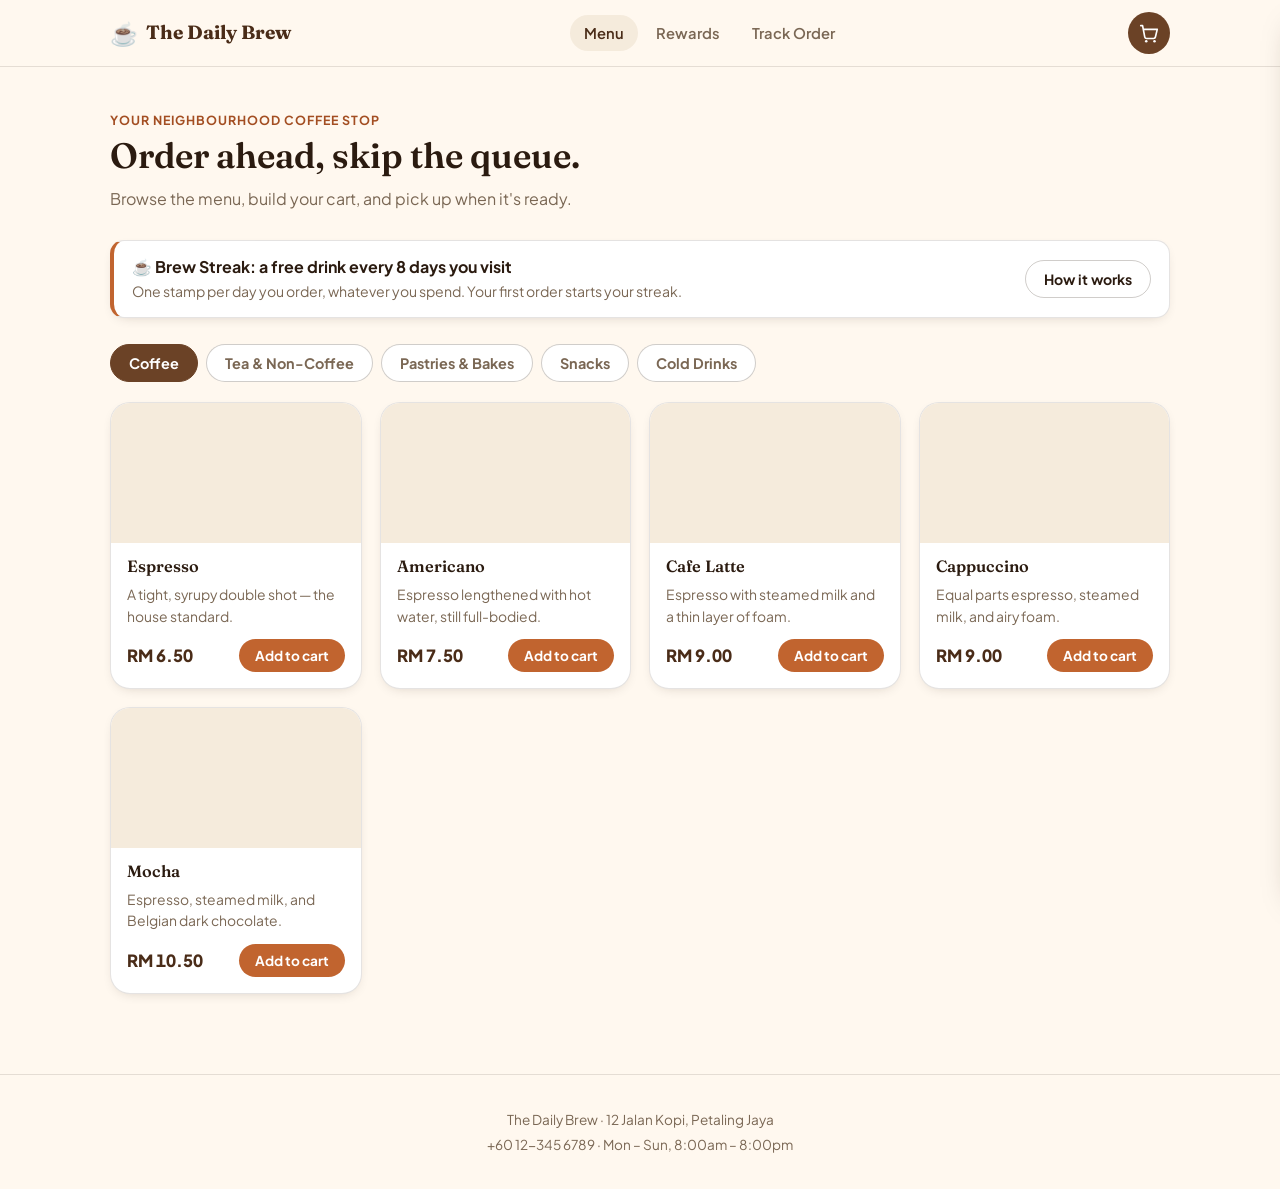
==== commit 4d2517c8: "Make Brew Streak pilot-ready: staff dashboard, RM, kiosk mode - staff.html/staff.js: live order queu" ====
--- a/index.html
+++ b/index.html
@@ -69,6 +69,7 @@
           <label for="co-phone">Contact number</label>
           <input type="tel" id="co-phone" name="phone" required>
           <span class="field-error" id="co-phone-error"></span>
+          <span class="field-note" id="co-privacy"></span>
         </div>
         <div class="form-row">
           <label for="co-type">Order type</label>
@@ -162,7 +163,7 @@
   <div class="cart-items" id="cart-items"></div>
   <p class="cart-empty" id="cart-empty" hidden>Your cart is empty — add something tasty from the menu.</p>
   <div class="cart-footer" id="cart-footer">
-    <div class="cart-total-row"><span>Total</span><strong id="cart-total">$0.00</strong></div>
+    <div class="cart-total-row"><span>Total</span><strong id="cart-total"></strong></div>
     <button class="btn btn-primary btn-block" id="cart-checkout-btn" type="button">Continue to checkout</button>
   </div>
 </aside>
@@ -177,6 +178,7 @@
 </footer>
 
 <script src="content.js"></script>
+<script src="loyalty.js"></script>
 <script src="script.js"></script>
 </body>
 </html>
--- a/style.css
+++ b/style.css
@@ -180,6 +180,7 @@
 .form-row label { font-size: 0.82rem; font-weight: 700; color: var(--ink-soft); text-transform: uppercase; letter-spacing: 0.03em; }
 .form-row input, .form-row select { border: 1px solid var(--border-strong); border-radius: var(--radius-sm); padding: 11px 14px; background: var(--bg); color: var(--ink); }
 .field-error { color: var(--terracotta-deep); font-size: 0.8rem; min-height: 1em; }
+.field-note { color: var(--ink-soft); font-size: 0.78rem; }
 .summary-items { display: flex; flex-direction: column; gap: 10px; margin-bottom: 14px; }
 .summary-item { display: flex; justify-content: space-between; font-size: 0.92rem; gap: 10px; }
 .summary-item span:first-child { color: var(--ink-soft); }
@@ -270,6 +271,51 @@
 .tracking-item-row span:first-child { color: var(--ink-soft); }
 .tracking-totals-row { display: flex; justify-content: space-between; font-weight: 800; margin-top: 8px; padding-top: 10px; border-top: 1px solid var(--border); }
 
+/* ---------- Staff page ---------- */
+.staff-shop-link { padding: 8px 16px; font-size: 0.85rem; }
+.staff-main { max-width: 1200px; margin: 0 auto; padding: 24px 20px 80px; }
+.staff-tab { display: none; }
+.staff-tab.is-active { display: block; }
+.staff-head { margin-bottom: 20px; }
+.staff-sub { color: var(--ink-soft); margin-top: 6px; }
+.staff-h2 { font-size: 1.05rem; margin: 28px 0 12px; }
+.queue-cols { display: grid; grid-template-columns: repeat(3, 1fr); gap: 16px; align-items: start; }
+.queue-col { background: var(--surface-tint); border-radius: var(--radius-md); padding: 14px; }
+.queue-col h2 { font-family: var(--font-body); font-size: 0.8rem; font-weight: 800; letter-spacing: 0.06em; color: var(--ink-soft); margin-bottom: 12px; display: flex; justify-content: space-between; }
+.queue-list { display: flex; flex-direction: column; gap: 10px; }
+.queue-card { background: var(--surface); border: 1px solid var(--border); border-radius: var(--radius-sm); padding: 12px 14px; box-shadow: var(--shadow-sm); }
+.queue-card-head { display: flex; justify-content: space-between; align-items: baseline; }
+.queue-card-head strong { font-family: var(--font-display); font-size: 1.2rem; color: var(--coffee-deep); }
+.queue-card-head span, .queue-meta { color: var(--ink-soft); font-size: 0.82rem; }
+.queue-items { margin: 8px 0; padding-left: 18px; font-size: 0.9rem; }
+.queue-items .perk { color: var(--status-ready); font-weight: 600; list-style: "★ "; }
+.queue-foot { display: flex; justify-content: space-between; align-items: center; gap: 8px; }
+.queue-foot .btn { padding: 8px 14px; font-size: 0.82rem; }
+.queue-total { font-weight: 800; font-variant-numeric: tabular-nums; }
+.queue-empty { color: var(--ink-soft); font-size: 0.88rem; padding: 8px 0; }
+.staff-done { margin-top: 20px; }
+.staff-done summary { cursor: pointer; font-weight: 700; color: var(--ink-soft); margin-bottom: 10px; }
+.staff-done .queue-list { display: grid; grid-template-columns: repeat(auto-fill, minmax(240px, 1fr)); }
+.kpi-grid { display: grid; grid-template-columns: repeat(3, 1fr); gap: 12px; }
+.kpi { background: var(--surface); border: 1px solid var(--border); border-radius: var(--radius-md); padding: 16px; display: flex; flex-direction: column; gap: 2px; }
+.kpi-key { border-top: 3px solid var(--terracotta); }
+.kpi-label { font-size: 0.75rem; font-weight: 800; text-transform: uppercase; letter-spacing: 0.06em; color: var(--ink-soft); }
+.kpi strong { font-family: var(--font-display); font-size: 2rem; color: var(--ink); line-height: 1.15; font-variant-numeric: tabular-nums; }
+.kpi-sub { font-size: 0.82rem; color: var(--ink-soft); }
+.day-bars { display: grid; grid-template-columns: repeat(14, 1fr); gap: 2px; height: 160px; align-items: end; background: var(--surface); border: 1px solid var(--border); border-radius: var(--radius-md); padding: 16px 16px 0; }
+.day-bar { height: 100%; display: flex; flex-direction: column; justify-content: flex-end; align-items: center; position: relative; padding-bottom: 22px; }
+.day-bar-fill { width: min(60%, 24px); background: var(--terracotta); border-radius: 4px 4px 0 0; min-height: 0; }
+.day-bar:hover .day-bar-fill { background: var(--terracotta-deep); }
+.day-bar-val { font-size: 0.72rem; font-weight: 700; color: var(--ink); margin-bottom: 2px; font-variant-numeric: tabular-nums; }
+.day-bar-label { position: absolute; bottom: 4px; font-size: 0.7rem; color: var(--ink-soft); font-variant-numeric: tabular-nums; }
+.staff-actions { display: flex; gap: 10px; flex-wrap: wrap; margin-top: 24px; }
+.btn.danger { color: var(--terracotta-deep); }
+.table-wrap { overflow-x: auto; background: var(--surface); border: 1px solid var(--border); border-radius: var(--radius-md); }
+.staff-table { width: 100%; border-collapse: collapse; font-size: 0.9rem; }
+.staff-table th, .staff-table td { text-align: left; padding: 10px 14px; border-bottom: 1px solid var(--border); white-space: nowrap; }
+.staff-table th { font-size: 0.75rem; text-transform: uppercase; letter-spacing: 0.05em; color: var(--ink-soft); }
+.staff-table td:nth-child(n+3):nth-child(-n+5) { font-variant-numeric: tabular-nums; }
+
 /* ---------- Toasts ---------- */
 .toast-container { position: fixed; bottom: 20px; right: 20px; z-index: 400; display: flex; flex-direction: column; gap: 10px; }
 .toast { background: var(--ink); color: var(--bg); padding: 12px 18px; border-radius: var(--radius-sm); box-shadow: var(--shadow); font-size: 0.9rem; font-weight: 600; animation: toast-in .2s ease; }
@@ -281,7 +327,9 @@
 
 /* ---------- Responsive ---------- */
 @media (max-width: 760px) {
-  .checkout-layout, .rewards-grid { grid-template-columns: 1fr; }
+  .checkout-layout, .rewards-grid, .queue-cols { grid-template-columns: 1fr; }
+  .kpi-grid { grid-template-columns: 1fr 1fr; }
+  .staff-shop-link { display: none; }
   .header-inner { flex-wrap: wrap; }
   .logo { order: 1; }
   .cart-btn { order: 2; }
